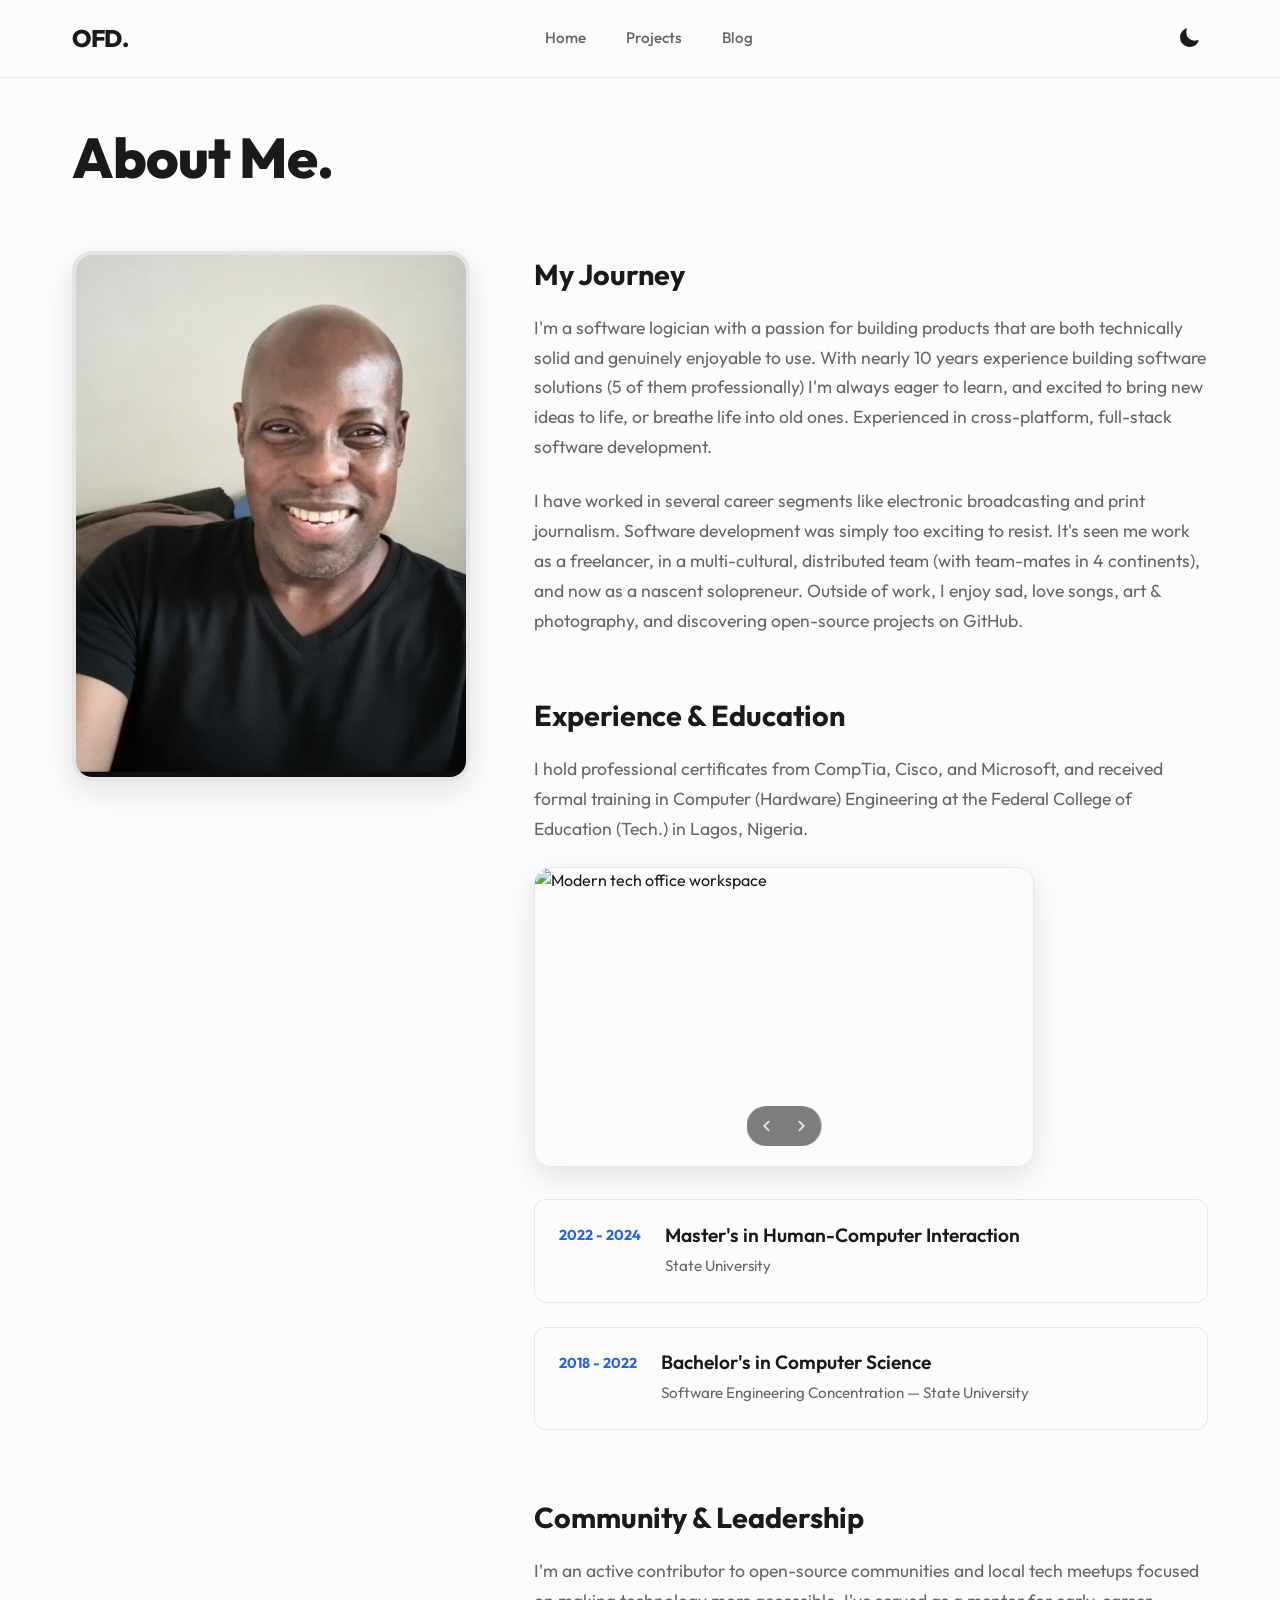
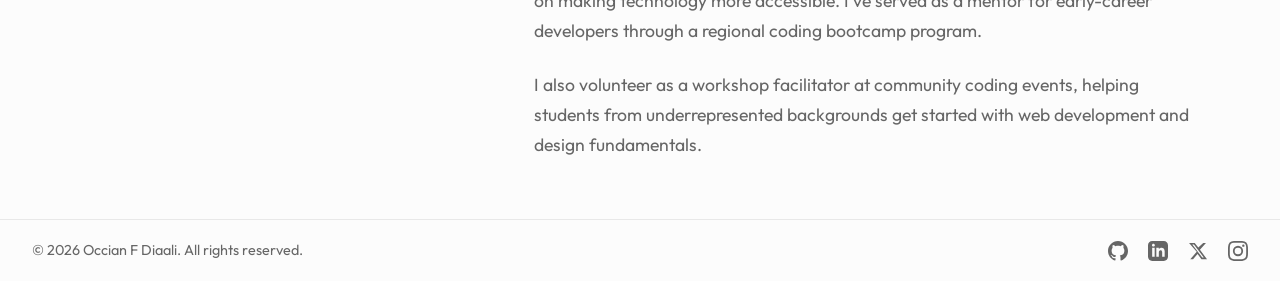
==== about.html @ 5f8ce394 "Add new blog post;update about,projects content" ====
<!doctype html>
<html lang="en" data-theme="dark">
  <head>
    <meta charset="UTF-8" />
    <link rel="icon" type="image/jpeg" href="/assets/images/profile.jpg" />
    <meta name="viewport" content="width=device-width, initial-scale=1" />
    <title>About | Occian F Diaali</title>
    <!-- SEO -->
    <meta
      name="description"
      content="Learn about Occian F Diaali — a full-stack developer and UX designer with a background in computer science, user experience, and product development."
    />
    <meta name="author" content="Occian F Diaali" />
    <meta name="robots" content="index, follow" />
    <link
      rel="canonical"
      href="https://occiandiaali.github.io/portfolio/about.html"
    />
    <!-- Open Graph -->
    <meta property="og:title" content="About | Occian F Diaali" />
    <meta
      property="og:description"
      content="Learn about Occian F Diaali — a full-stack developer and UX designer with a background in computer science and product development."
    />
    <meta property="og:type" content="website" />
    <meta
      property="og:url"
      content="https://occiandiaali.github.io/portfolio/about.html"
    />
    <!-- Fonts -->
    <link rel="preconnect" href="https://fonts.googleapis.com" />
    <link rel="preconnect" href="https://fonts.gstatic.com" crossorigin />
    <link
      href="https://fonts.googleapis.com/css2?family=Outfit:wght@300;400;500;600;700;800&display=swap"
      rel="stylesheet"
    />
    <!-- Stylesheet -->
    <link rel="stylesheet" href="assets/css/styles.css" />
  </head>
  <body>
    <nav class="navbar" id="navbar">
      <div class="nav-container">
        <a href="index.html" class="nav-brand">OFD.</a>
        <div class="nav-links" id="nav-links">
          <a href="index.html" class="active">Home</a>

          <a href="projects.html">Projects</a>
          <!-- <a href="cv.html">CV</a> -->
          <a href="blog.html">Blog</a>
        </div>
        <div class="nav-controls">
          <button
            class="theme-toggle"
            id="theme-toggle"
            aria-label="Toggle Theme"
          >
            <svg
              id="theme-icon"
              xmlns="http://www.w3.org/2000/svg"
              viewBox="0 0 24 24"
            >
              <path
                d="M12 2.25a.75.75 0 0 1 .75.75v2.25a.75.75 0 0 1-1.5 0V3a.75.75 0 0 1 .75-.75ZM7.5 12a4.5 4.5 0 1 1 9 0 4.5 4.5 0 0 1-9 0ZM18.894 6.166a.75.75 0 0 0-1.06-1.06l-1.591 1.59a.75.75 0 1 0 1.06 1.061l1.591-1.59ZM21.75 12a.75.75 0 0 1-.75.75h-2.25a.75.75 0 0 1 0-1.5H21a.75.75 0 0 1 .75.75ZM17.834 18.894a.75.75 0 0 0 1.06-1.06l-1.59-1.591a.75.75 0 1 0-1.061 1.06l1.59 1.591ZM12 18.75a.75.75 0 0 1 .75.75V21a.75.75 0 0 1-1.5 0v-1.5a.75.75 0 0 1 .75-.75ZM6.166 18.894a.75.75 0 0 1-1.06-1.06l1.59-1.591a.75.75 0 1 1 1.061 1.06l-1.59 1.591ZM2.25 12a.75.75 0 0 1 .75-.75H5.25a.75.75 0 0 1 0 1.5H3a.75.75 0 0 1-.75-.75ZM6.166 6.166a.75.75 0 0 1 1.06-1.06l1.59 1.591a.75.75 0 1 1-1.061 1.06l-1.59-1.591Z"
              />
            </svg>
          </button>
          <button
            class="mobile-toggle"
            id="mobile-toggle"
            aria-label="Toggle Menu"
          >
            <svg
              xmlns="http://www.w3.org/2000/svg"
              width="24"
              height="24"
              fill="none"
              viewBox="0 0 24 24"
              stroke="currentColor"
              stroke-width="2"
            >
              <path
                stroke-linecap="round"
                stroke-linejoin="round"
                d="M4 6h16M4 12h16m-7 6h7"
              />
            </svg>
          </button>
        </div>
      </div>
    </nav>
    <main class="page-main">
      <div class="page-container">
        <h1 class="page-title">About Me.</h1>
        <div class="about-grid">
          <div class="about-image-col">
            <div class="image-stack">
              <img
                src="assets/images/profile.jpg"
                alt="Occian F Diaali"
                class="stack-img main-img"
                loading="lazy"
              />
            </div>
          </div>
          <div class="about-text-col">
            <h2 class="section-heading">My Journey</h2>
            <p class="section-text">
              I'm a software logician with a passion for building products that
              are both technically solid and genuinely enjoyable to use. With
              nearly 10 years experience building software solutions (5 of them
              professionally) I'm always eager to learn, and excited to bring
              new ideas to life, or breathe life into old ones. Experienced in
              cross-platform, full-stack software development.
            </p>
            <p class="section-text">
              I have worked in several career segments like electronic
              broadcasting and print journalism. Software development was simply
              too exciting to resist. It's seen me work as a freelancer, in a
              multi-cultural, distributed team (with team-mates in 4
              continents), and now as a nascent solopreneur. Outside of work, I
              enjoy sad, love songs, art & photography, and discovering
              open-source projects on GitHub.
            </p>
            <!-- <p class="section-text">
              I grew up in a multicultural household and spent several years
              living and studying abroad, which gave me an appreciation for
              diverse perspectives and human-centered design. Outside of work, I
              enjoy hiking, photography, and contributing to open-source
              projects on GitHub.
            </p> -->
            <h2 class="section-heading mt-2">Experience &amp; Education</h2>
            <p class="section-text">
              I hold professional certificates from CompTia, Cisco, and
              Microsoft, and received formal training in Computer (Hardware)
              Engineering at the Federal College of Education (Tech.) in Lagos,
              Nigeria.
            </p>
            <!-- <p class="section-text">
              I hold professional certificates from CompTia, Cisco, and Microsoft.a Master's in Human-Computer Interaction from State
              University (2024) and a Bachelor's in Computer Science with a
              concentration in Software Engineering (2022). My academic and
              professional background spans frontend development, UX research,
              API design, and agile project management. I hold the AWS Certified
              Developer certification.
            </p> -->
            <div class="carousel" id="carousel">
              <div class="carousel-slides" id="carousel-slides">
                <img
                  src="assets/images/workspace.jpg"
                  alt="Modern tech office workspace"
                  class="carousel-slide"
                  loading="lazy"
                />
                <img
                  src="assets/images/team-collaboration.jpg"
                  alt="Team collaboration and brainstorming"
                  class="carousel-slide"
                  loading="lazy"
                />
                <img
                  src="assets/images/tech-conference.jpg"
                  alt="Tech conference and professional development"
                  class="carousel-slide"
                  loading="lazy"
                />
              </div>
              <div class="carousel-controls">
                <button
                  class="carousel-btn"
                  id="prev"
                  aria-label="Previous Slide"
                >
                  <svg
                    xmlns="http://www.w3.org/2000/svg"
                    width="24"
                    height="24"
                    viewBox="0 0 24 24"
                    fill="none"
                    stroke="currentColor"
                    stroke-width="2"
                    stroke-linecap="round"
                    stroke-linejoin="round"
                    data-lucide="chevron-left"
                    aria-hidden="true"
                    style="width: 18px; height: 18px"
                    class="lucide lucide-chevron-left"
                  >
                    <path d="m15 18-6-6 6-6"></path>
                  </svg>
                </button>
                <button class="carousel-btn" id="next" aria-label="Next Slide">
                  <svg
                    xmlns="http://www.w3.org/2000/svg"
                    width="24"
                    height="24"
                    viewBox="0 0 24 24"
                    fill="none"
                    stroke="currentColor"
                    stroke-width="2"
                    stroke-linecap="round"
                    stroke-linejoin="round"
                    data-lucide="chevron-right"
                    aria-hidden="true"
                    style="width: 18px; height: 18px"
                    class="lucide lucide-chevron-right"
                  >
                    <path d="m9 18 6-6-6-6"></path>
                  </svg>
                </button>
              </div>
            </div>
            <div class="experience-list">
              <div class="exp-item">
                <span class="exp-year">2022 - 2024</span>
                <div class="exp-details">
                  <h3>Master's in Human-Computer Interaction</h3>
                  <p>State University</p>
                </div>
              </div>
              <div class="exp-item">
                <span class="exp-year">2018 - 2022</span>
                <div class="exp-details">
                  <h3>Bachelor's in Computer Science</h3>
                  <p>Software Engineering Concentration — State University</p>
                </div>
              </div>
            </div>
            <h2 class="section-heading mt-2">Community &amp; Leadership</h2>
            <p class="section-text">
              I'm an active contributor to open-source communities and local
              tech meetups focused on making technology more accessible. I've
              served as a mentor for early-career developers through a regional
              coding bootcamp program.
            </p>
            <p class="section-text">
              I also volunteer as a workshop facilitator at community coding
              events, helping students from underrepresented backgrounds get
              started with web development and design fundamentals.
            </p>
          </div>
        </div>
      </div>
    </main>
    <footer>
      <div class="footer-left">
        &copy; <span id="year">2026</span> Occian F Diaali. All rights reserved.
      </div>
      <div class="socials">
        <a
          href="https://github.com/occiandiaali"
          target="_blank"
          rel="noopener noreferrer"
          aria-label="GitHub"
        >
          <svg
            xmlns="http://www.w3.org/2000/svg"
            width="20"
            height="20"
            viewBox="0 0 24 24"
            fill="currentColor"
          >
            <path
              d="M12 0c-6.626 0-12 5.373-12 12 0 5.302 3.438 9.8 8.207 11.387.599.111.793-.261.793-.577v-2.234c-3.338.726-4.033-1.416-4.033-1.416-.546-1.387-1.333-1.756-1.333-1.756-1.089-.745.083-.729.083-.729 1.205.084 1.839 1.237 1.839 1.237 1.07 1.834 2.807 1.304 3.492.997.107-.775.418-1.305.762-1.604-2.665-.305-5.467-1.334-5.467-5.931 0-1.311.469-2.381 1.236-3.221-.124-.303-.535-1.524.117-3.176 0 0 1.008-.322 3.301 1.23.957-.266 1.983-.399 3.003-.404 1.02.005 2.047.138 3.006.404 2.291-1.552 3.297-1.23 3.297-1.23.653 1.653.242 2.874.118 3.176.77.84 1.235 1.911 1.235 3.221 0 4.609-2.807 5.624-5.479 5.921.43.372.823 1.102.823 2.222v3.293c0 .319.192.694.801.576 4.765-1.589 8.199-6.086 8.199-11.386 0-6.627-5.373-12-12-12z"
            />
          </svg>
        </a>
        <a
          href="https://www.linkedin.com/in/occiandiaali/"
          target="_blank"
          rel="noopener noreferrer"
          aria-label="LinkedIn"
        >
          <svg
            xmlns="http://www.w3.org/2000/svg"
            width="20"
            height="20"
            viewBox="0 0 24 24"
            fill="currentColor"
          >
            <path
              d="M19 0h-14c-2.761 0-5 2.239-5 5v14c0 2.761 2.239 5 5 5h14c2.762 0 5-2.239 5-5v-14c0-2.761-2.238-5-5-5zm-11 19h-3v-11h3v11zm-1.5-12.268c-.966 0-1.75-.79-1.75-1.764s.784-1.764 1.75-1.764 1.75.79 1.75 1.764-.783 1.764-1.75 1.764zm13.5 12.268h-3v-5.604c0-3.368-4-3.113-4 0v5.604h-3v-11h3v1.765c1.396-2.586 7-2.777 7 2.476v6.759z"
            />
          </svg>
        </a>
        <a
          href="https://twitter.com/occiandiaali"
          target="_blank"
          rel="noopener noreferrer"
          aria-label="Twitter / X"
        >
          <svg
            xmlns="http://www.w3.org/2000/svg"
            width="20"
            height="20"
            viewBox="0 0 24 24"
            fill="currentColor"
          >
            <path
              d="M18.244 2.25h3.308l-7.227 8.26 8.502 11.24H16.17l-4.714-6.231-5.401 6.231H2.741l7.73-8.835L1.254 2.25H8.08l4.259 5.622 5.905-5.622Zm-1.161 17.52h1.833L7.084 4.126H5.117z"
            />
          </svg>
        </a>
        <a
          href="https://instagram.com/occiandiaali"
          target="_blank"
          rel="noopener noreferrer"
          aria-label="Instagram"
        >
          <svg
            xmlns="http://www.w3.org/2000/svg"
            width="20"
            height="20"
            viewBox="0 0 24 24"
            fill="currentColor"
          >
            <path
              d="M12 2.163c3.204 0 3.584.012 4.85.07 3.252.148 4.771 1.691 4.919 4.919.058 1.265.069 1.645.069 4.849 0 3.205-.012 3.584-.069 4.849-.149 3.225-1.664 4.771-4.919 4.919-1.266.058-1.644.07-4.85.07-3.204 0-3.584-.012-4.849-.07-3.26-.149-4.771-1.699-4.919-4.92-.058-1.265-.07-1.644-.07-4.849 0-3.204.013-3.583.07-4.849.149-3.227 1.664-4.771 4.919-4.919 1.266-.057 1.645-.069 4.849-.069zM12 0C8.741 0 8.333.014 7.053.072 2.695.272.273 2.69.073 7.052.014 8.333 0 8.741 0 12c0 3.259.014 3.668.072 4.948.2 4.358 2.618 6.78 6.98 6.98C8.333 23.986 8.741 24 12 24c3.259 0 3.668-.014 4.948-.072 4.354-.2 6.782-2.618 6.979-6.98.059-1.28.073-1.689.073-4.948 0-3.259-.014-3.667-.072-4.947-.196-4.354-2.617-6.78-6.979-6.98C15.668.014 15.259 0 12 0zm0 5.838a6.162 6.162 0 1 0 0 12.324 6.162 6.162 0 0 0 0-12.324zM12 16a4 4 0 1 1 0-8 4 4 0 0 1 0 8zm6.406-11.845a1.44 1.44 0 1 0 0 2.881 1.44 1.44 0 0 0 0-2.881z"
            />
          </svg>
        </a>
      </div>
    </footer>
    <script src="assets/js/scripts.js"></script>
  </body>
</html>
---- assets/css/styles.css ----
:root {
  /* Light Theme */
  --bg-color: #fcfcfc;
  --text-main: #1a1a1a;
  --text-muted: #666666;
  --accent: #2563eb;
  --nav-bg: rgba(252, 252, 252, 0.85);
  --nav-border: rgba(0, 0, 0, 0.08);
  --card-bg: #fff;
  --btn-bg: #1a1a1a;
  --btn-text: #ffffff;
  --btn-hover: #333333;
  --btn-sec-bg: transparent;
  --btn-sec-text: #1a1a1a;
  --btn-sec-border: #e5e5e5;
  --btn-sec-hover: #f5f5f5;
}
[data-theme="dark"] {
  /* Dark Theme */
  --bg-color: #0d0d0d;
  --text-main: #f2f2f2;
  --text-muted: #a1a1aa;
  --accent: #60a5fa;
  --nav-bg: rgba(13, 13, 13, 0.85);
  --nav-border: rgba(255, 255, 255, 0.08);
  --card-bg: #161616;
  --btn-bg: #f2f2f2;
  --btn-text: #0d0d0d;
  --btn-hover: #d4d4d4;
  --btn-sec-bg: transparent;
  --btn-sec-text: #f2f2f2;
  --btn-sec-border: #333333;
  --btn-sec-hover: #1a1a1a;
}
* {
  margin: 0;
  padding: 0;
  box-sizing: border-box;
}
body {
  font-family: "Outfit", sans-serif;
  background-color: var(--bg-color);
  color: var(--text-main);
  line-height: 1.6;
  transition:
    background-color 0.4s ease,
    color 0.4s ease;
  min-height: 100vh;
  display: flex;
  flex-direction: column;
}
::selection {
  background: var(--accent);
  color: #fff;
}
/* Navigation */
.navbar {
  position: sticky;
  top: 0;
  width: 100%;
  background: var(--nav-bg);
  backdrop-filter: blur(12px);
  -webkit-backdrop-filter: blur(12px);
  border-bottom: 1px solid var(--nav-border);
  z-index: 1000;
  transition:
    background 0.4s ease,
    border-color 0.4s ease,
    padding 0.3s ease;
}
.nav-container {
  width: 100%;
  max-width: 1200px;
  margin: 0 auto;
  padding: 1.2rem 2rem;
  display: flex;
  justify-content: space-between;
  align-items: center;
}
.nav-brand {
  font-size: 1.5rem;
  font-weight: 800;
  letter-spacing: -0.5px;
  text-decoration: none;
  color: var(--text-main);
}
.nav-links {
  display: flex;
  gap: 2.5rem;
  align-items: center;
}
.nav-links a {
  text-decoration: none;
  color: var(--text-muted);
  font-weight: 500;
  font-size: 0.95rem;
  transition: color 0.3s ease;
  position: relative;
}
.nav-links a:hover,
.nav-links a.active {
  color: var(--text-main);
}
.nav-controls {
  display: flex;
  align-items: center;
  gap: 1rem;
}
/* Theme Toggle */
.theme-toggle {
  background: none;
  border: none;
  color: var(--text-main);
  cursor: pointer;
  display: flex;
  align-items: center;
  justify-content: center;
  padding: 0.5rem;
  border-radius: 50%;
  transition:
    background-color 0.3s ease,
    transform 0.3s ease;
}
.theme-toggle:hover {
  background-color: var(--nav-border);
  transform: scale(1.05);
}
.theme-toggle svg {
  width: 22px;
  height: 22px;
  fill: currentColor;
}
.mobile-toggle {
  display: none;
  background: none;
  border: none;
  color: var(--text-main);
  cursor: pointer;
  padding: 0.5rem;
}
/* Main Content (Hero) */
main {
  flex: 1;
  display: flex;
  align-items: center;
  justify-content: center;
}
.hero {
  max-width: 1200px;
  padding: 1.2rem 2rem;
  width: 100%;
  display: flex;
  align-items: center;
  justify-content: space-between;
  gap: 4rem;
  text-align: left;
  animation: fadeUp 1s cubic-bezier(0.16, 1, 0.3, 1) forwards;
  opacity: 0;
  transform: translateY(30px);
}
.hero-content {
  flex: 1;
  max-width: 600px;
}
.hero-image-wrapper {
  flex: 1;
  display: flex;
  justify-content: center;
  align-items: center;
  position: relative;
}
.hero-image {
  width: 100%;
  max-width: 400px;
  height: 400px;
  object-fit: cover;
  border-radius: 60% 40% 30% 70% / 60% 30% 70% 40%;
  box-shadow: 0 25px 50px -12px rgba(0, 0, 0, 0.25);
  border: 4px solid var(--btn-sec-border);
  animation: blob-morph 12s ease-in-out infinite;
  transition:
    transform 0.4s ease,
    border-color 0.4s ease;
}
.hero-image:hover {
  transform: translateY(-10px) scale(1.02);
  border-color: var(--accent);
}
@keyframes blob-morph {
  0%,
  100% {
    border-radius: 60% 40% 30% 70% / 60% 30% 70% 40%;
  }
  33% {
    border-radius: 30% 60% 70% 40% / 50% 60% 30% 60%;
  }
  66% {
    border-radius: 73% 27% 41% 59% / 40% 58% 42% 50%;
  }
}
.hero-subtitle {
  font-size: 0.9rem;
  font-weight: 600;
  color: var(--accent);
  margin-bottom: 1rem;
  letter-spacing: 2px;
  text-transform: uppercase;
  display: block;
}
.hero-title {
  font-size: 4.5rem;
  font-weight: 700;
  line-height: 1.1;
  margin-bottom: 1.5rem;
  letter-spacing: -1.5px;
  color: var(--text-main);
}
.hero-desc {
  font-size: 1.25rem;
  color: var(--text-muted);
  max-width: 650px;
  margin-bottom: 2.5rem;
  line-height: 1.7;
}
.hero-actions {
  display: flex;
  gap: 1rem;
  align-items: center;
}
.btn-primary,
.btn-secondary {
  display: inline-flex;
  align-items: center;
  gap: 0.5rem;
  cursor: pointer;
  padding: 0.85rem 2rem;
  border-radius: 50px;
  text-decoration: none;
  font-weight: 600;
  font-size: 1rem;
  transition: all 0.3s ease;
}
.btn-primary {
  background-color: var(--btn-bg);
  color: var(--btn-text);
  border: 1px solid var(--btn-bg);
}
.btn-primary:hover {
  background-color: var(--btn-hover);
  border-color: var(--btn-hover);
  transform: translateY(-2px);
  box-shadow: 0 10px 20px rgba(0, 0, 0, 0.1);
}
.btn-primary svg {
  transition: transform 0.3s ease;
}
.btn-primary:hover svg {
  transform: translateX(5px);
}
.btn-secondary {
  background-color: var(--btn-sec-bg);
  color: var(--btn-sec-text);
  border: 1px solid var(--btn-sec-border);
}
.btn-secondary:hover {
  background-color: var(--btn-sec-hover);
  border-color: var(--text-muted);
  transform: translateY(-2px);
}
/* Footer */
footer {
  padding: 1.2rem 2rem;
  display: flex;
  justify-content: space-between;
  align-items: center;
  border-top: 1px solid var(--nav-border);
  font-size: 0.9rem;
  color: var(--text-muted);
}
.socials {
  display: flex;
  gap: 1.25rem;
}
.socials a {
  color: var(--text-muted);
  transition:
    color 0.3s ease,
    transform 0.3s ease;
  display: flex;
}
.socials a:hover {
  color: var(--text-main);
  transform: translateY(-2px);
}
/* Page Shared Layout */
.page-main {
  padding: 1rem 0;
}
.page-container {
  max-width: 1200px;
  width: 100%;
  margin: 0 auto;
  padding: 1.2rem 2rem;
  animation: fadeUp 1s cubic-bezier(0.16, 1, 0.3, 1) forwards;
  opacity: 0;
  transform: translateY(30px);
}
.page-title {
  font-size: 3.5rem;
  font-weight: 800;
  margin-bottom: 3rem;
  letter-spacing: -1px;
}
.section-heading {
  font-size: 1.8rem;
  font-weight: 700;
  margin-bottom: 1rem;
  color: var(--text-main);
  position: relative;
  display: inline-block;
}
.section-heading.mt-2 {
  margin-top: 2rem;
}
.section-text {
  font-size: 1.1rem;
  color: var(--text-muted);
  margin-bottom: 1.5rem;
  line-height: 1.7;
}
.text-link {
  color: var(--accent);
  text-decoration: none;
  font-weight: 500;
  transition: color 0.3s ease;
}
.text-link:hover {
  color: var(--text-main);
  text-decoration: underline;
}
/* About Page Specific Layout */
.about-grid {
  display: flex;
  gap: 4rem;
  align-items: flex-start;
}
.about-image-col {
  flex: 0 0 35%;
  position: sticky;
  top: 8rem;
}
.about-text-col {
  flex: 1;
}
.image-stack {
  position: relative;
  width: 100%;
  aspect-ratio: 3/4;
}
.stack-img {
  width: 100%;
  height: 100%;
  object-fit: cover;
  border-radius: 20px;
  box-shadow: 0 10px 30px rgba(0, 0, 0, 0.1);
  border: 4px solid var(--btn-sec-border);
  transition: transform 0.3s ease;
}
.stack-img:hover {
  transform: scale(1.02);
}
.experience-list {
  display: flex;
  flex-direction: column;
  gap: 1.5rem;
  margin-top: 1rem;
  margin-bottom: 2rem;
}
.exp-item {
  display: flex;
  gap: 1.5rem;
  padding: 1.5rem;
  background-color: var(--nav-bg);
  border: 1px solid var(--nav-border);
  border-radius: 12px;
  transition:
    transform 0.3s ease,
    box-shadow 0.3s ease;
}
.exp-item:hover {
  transform: translateY(-3px);
  box-shadow: 0 5px 15px rgba(0, 0, 0, 0.05);
  border-color: var(--nav-border);
}
.exp-year {
  font-weight: 700;
  color: var(--accent);
  font-size: 0.9rem;
  white-space: nowrap;
}
.exp-details h3 {
  font-size: 1.2rem;
  font-weight: 600;
  margin-bottom: 0.2rem;
  margin-top: -0.3rem;
  color: var(--text-main);
}
.exp-details p {
  color: var(--text-muted);
  font-size: 0.95rem;
}
/* Projects Page Layout */
.projects-grid {
  display: grid;
  grid-template-columns: repeat(auto-fill, minmax(300px, 1fr));
  gap: 2.5rem;
  margin-top: 1rem;
}
.project-card {
  background: var(--card-bg);
  border: 1px solid var(--nav-border);
  border-radius: 20px;
  overflow: hidden;
  display: flex;
  flex-direction: column;
  box-shadow: 0 3px 6px rgba(0, 0, 0, 0.05);
  transition:
    transform 0.4s ease,
    box-shadow 0.4s ease,
    border-color 0.4s ease;
}
.project-card:hover {
  transform: translateY(-8px);
  box-shadow: 0 15px 35px rgba(0, 0, 0, 0.1);
  border-color: var(--accent);
}
.project-img-wrapper {
  position: relative;
  width: 100%;
  aspect-ratio: 16/10;
  overflow: hidden;
}
.project-img {
  width: 100%;
  height: 100%;
  object-fit: cover;
  transition: transform 0.6s ease;
}
.project-card:hover .project-img {
  transform: scale(1.05);
}
.project-overlay {
  position: absolute;
  top: 0;
  left: 0;
  width: 100%;
  height: 100%;
  background: rgba(0, 0, 0, 0.65);
  display: flex;
  align-items: center;
  justify-content: center;
  opacity: 0;
  transition: opacity 0.3s ease;
  backdrop-filter: blur(2px);
  -webkit-backdrop-filter: blur(2px);
}
.project-card:hover .project-overlay {
  opacity: 1;
}
.overlay-btn {
  background: var(--bg-color);
  color: var(--text-main);
  padding: 0.75rem 1.5rem;
  border-radius: 30px;
  font-weight: 600;
  display: flex;
  align-items: center;
  gap: 0.5rem;
  transform: translateY(20px);
  transition:
    transform 0.3s ease,
    background 0.3s ease,
    color 0.3s ease;
  text-decoration: none;
}
.project-card:hover .overlay-btn {
  transform: translateY(0);
}
.overlay-btn:hover {
  background: var(--accent);
  color: #fff;
}
.project-status-overlay {
  background: rgba(0, 0, 0, 0.5);
  color: #fff;
  padding: 0.75rem 1.5rem;
  border-radius: 30px;
  font-weight: 600;
  transform: translateY(20px);
  transition: transform 0.3s ease;
  display: inline-block;
}
.project-card:hover .project-status-overlay {
  transform: translateY(0);
}
.project-info {
  padding: 1.5rem;
  display: flex;
  flex-direction: column;
  flex: 1;
}
.project-title {
  font-size: 1.4rem;
  font-weight: 700;
  margin-bottom: 0.8rem;
  color: var(--text-main);
  line-height: 1.3;
}
.project-desc {
  font-size: 1rem;
  color: var(--text-muted);
  margin-bottom: 1.5rem;
  flex: 1;
}
.project-tags {
  display: flex;
  flex-wrap: wrap;
  gap: 0.5rem;
  margin-top: auto;
}
.tag {
  background: var(--btn-sec-border);
  border: 1px solid var(--nav-border);
  padding: 0.25rem 0.75rem;
  border-radius: 20px;
  font-size: 0.8rem;
  font-weight: 500;
  color: var(--text-main);
}
/* Carousel */
.carousel {
  position: relative;
  width: 100%;
  max-width: 500px;
  height: 300px;
  border-radius: 16px;
  overflow: hidden;
  box-shadow: 0 10px 30px rgba(0, 0, 0, 0.1);
  margin-bottom: 2rem;
  border: 1px solid var(--nav-border);
}
.carousel-slides {
  position: relative;
  width: 100%;
  height: 100%;
}
.carousel-slide {
  position: absolute;
  inset: 0;
  width: 100%;
  height: 100%;
  object-fit: cover;
  opacity: 0;
  transition: opacity 0.5s ease;
  pointer-events: none;
}
.carousel-slide.active {
  opacity: 1;
  pointer-events: auto;
}
.carousel-controls {
  position: absolute;
  bottom: 20px;
  left: 50%;
  transform: translateX(-50%);
  display: flex;
  gap: 5px;
  z-index: 10;
  background: rgba(0, 0, 0, 0.5);
  padding: 5px;
  border-radius: 50px;
  backdrop-filter: blur(10px);
}
.carousel-btn {
  background: none;
  border: none;
  color: white;
  cursor: pointer;
  display: flex;
  align-items: center;
  justify-content: center;
  width: 30px;
  height: 30px;
  border-radius: 50%;
  transition: all 0.3s ease;
}
.carousel-btn:hover {
  background: rgba(255, 255, 255, 0.2);
}
/* CV Layout */
.resume-container {
  width: 100%;
  aspect-ratio: 8.5/11;
  max-width: 800px;
  background: var(--nav-bg);
  border: 1px solid var(--nav-border);
  border-radius: 20px;
  overflow: hidden;
  margin: 0 auto 1.5rem;
  box-shadow: 0 15px 35px rgba(0, 0, 0, 0.1);
}
.resume-frame {
  width: 100%;
  height: 100%;
  border: none;
}
.updated-note {
  font-size: 0.9rem;
  color: var(--text-muted);
}
/* Blog Layout */
#content {
  display: flex;
  flex-direction: column;
  justify-content: center;
  align-items: center;
  padding: 12px;
  width: 100%;
  min-width: 300px;
  height: auto;
  margin: 0 auto;
  background-color: rgb(247, 236, 236);
}
.contact-page .page-title {
  margin-bottom: 0;
}
.contact-page .section-text {
  margin-bottom: 3rem;
}
.contact-grid {
  display: grid;
  grid-template-columns: 1fr 1fr;
  gap: 4rem;
  align-items: flex-start;
}
.contact-info {
  display: flex;
  flex-direction: column;
}
.info-items {
  display: flex;
  flex-direction: column;
  gap: 1.5rem;
}
.info-item {
  display: flex;
  align-items: center;
  gap: 1.5rem;
  padding: 1.5rem;
  background: var(--nav-bg);
  border: 1px solid var(--nav-border);
  border-radius: 16px;
  text-decoration: none;
  transition:
    transform 0.3s cubic-bezier(0.16, 1, 0.3, 1),
    box-shadow 0.3s ease,
    border-color 0.3s ease;
}
.text-link-card.info-item:hover {
  transform: translateY(-5px);
  box-shadow: 0 15px 35px rgba(0, 0, 0, 0.1);
  border-color: var(--accent);
}
.text-link-card.info-item:hover .info-icon {
  background: var(--accent);
  color: #fff;
}
.info-icon {
  width: 55px;
  height: 55px;
  border-radius: 50%;
  background: var(--btn-sec-border);
  display: flex;
  align-items: center;
  justify-content: center;
  color: var(--accent);
  flex-shrink: 0;
  transition:
    background 0.3s ease,
    color 0.3s ease;
}
.info-details h3 {
  font-size: 1.1rem;
  font-weight: 700;
  margin-bottom: 0.2rem;
  color: var(--text-main);
}
.info-details p {
  color: var(--text-muted);
  font-size: 0.95rem;
}
.contact-card {
  background: var(--card-bg);
  border: 1px solid var(--nav-border);
  border-radius: 20px;
  padding: 2.5rem;
  box-shadow: 0 10px 30px rgba(0, 0, 0, 0.05);
  text-align: left;
}
.form-group {
  margin-bottom: 1.5rem;
}
.form-group label {
  display: block;
  margin-bottom: 0.5rem;
  font-weight: 600;
  color: var(--text-main);
}
.form-control {
  width: 100%;
  padding: 1rem;
  border-radius: 12px;
  border: 1px solid var(--nav-border);
  background: var(--bg-color);
  color: var(--text-main);
  font-family: inherit;
  font-size: 1rem;
  transition:
    border-color 0.3s ease,
    box-shadow 0.3s ease;
}
.form-control:focus {
  outline: none;
  border-color: var(--accent);
  box-shadow: 0 0 0 3px rgba(37, 99, 235, 0.1);
}
.w-100 {
  width: 100%;
  justify-content: center;
}
.form-status {
  margin-top: 1rem;
  text-align: center;
  font-size: 0.95rem;
  font-weight: 500;
}
.form-status.success {
  color: #10b981;
}
.form-status.error {
  color: #ef4444;
}
/* Animations */
@keyframes fadeUp {
  to {
    opacity: 1;
    transform: translateY(0);
  }
}
#backLink {
  margin: 12px;
}
/* Responsive */
@media (max-width: 992px) {
  .hero {
    flex-direction: column-reverse;
    text-align: center;
    gap: 3rem;
    padding-block: 4rem;
  }
  .hero-content {
    display: flex;
    flex-direction: column;
    align-items: center;
  }
  .hero-actions {
    align-items: center;
  }
  .contact-grid {
    grid-template-columns: 1fr;
    gap: 2.5rem;
  }
}
@media (max-width: 768px) {
  /* Blog */
  #content {
    width: 280px;
  }
  #backLink {
    z-index: 4;
    margin: 8px;
  }
  /*========*/
  .navbar .nav-container {
    padding: 1rem 5%;
  }
  .nav-links {
    display: flex;
    position: fixed;
    top: 0;
    left: 0;
    width: 100%;
    height: 100vh;
    background: rgba(252, 252, 252, 1);
    flex-direction: column;
    justify-content: center;
    align-items: center;
    padding: 0;
    border: none;
    gap: 2.5rem;
    opacity: 0;
    pointer-events: none;
    transition: opacity 0.4s ease;
    z-index: 900;
  }
  [data-theme="dark"] .nav-links {
    background: rgba(13, 13, 13, 1);
  }
  .nav-links.active {
    opacity: 1;
    pointer-events: auto;
  }
  .nav-links a {
    font-size: 2rem;
    font-weight: 700;
    font-family: inherit;
    color: var(--text-muted);
    transition:
      color 0.3s ease,
      transform 0.3s ease;
  }
  .nav-links a:hover,
  .nav-links a.active {
    color: var(--text-main);
    transform: translateX(10px);
  }
  .mobile-toggle {
    display: block;
    z-index: 999;
  }
  .hero-title {
    font-size: 3rem;
  }
  .hero-desc {
    font-size: 1.1rem;
  }
  .hero-actions {
    flex-direction: column;
    align-items: center;
  }
  .hero-image {
    max-width: 250px;
    height: 250px;
  }
  footer {
    flex-direction: column-reverse;
    gap: 1.5rem;
    text-align: center;
  }
  .about-grid {
    flex-direction: column;
    gap: 2rem;
  }
  .about-image-col {
    position: static;
    max-width: 400px;
    margin: 0 auto;
  }
  .exp-item {
    flex-direction: column;
    gap: 0.5rem;
  }
  .projects-grid {
    grid-template-columns: 1fr;
    gap: 1.5rem;
  }
}
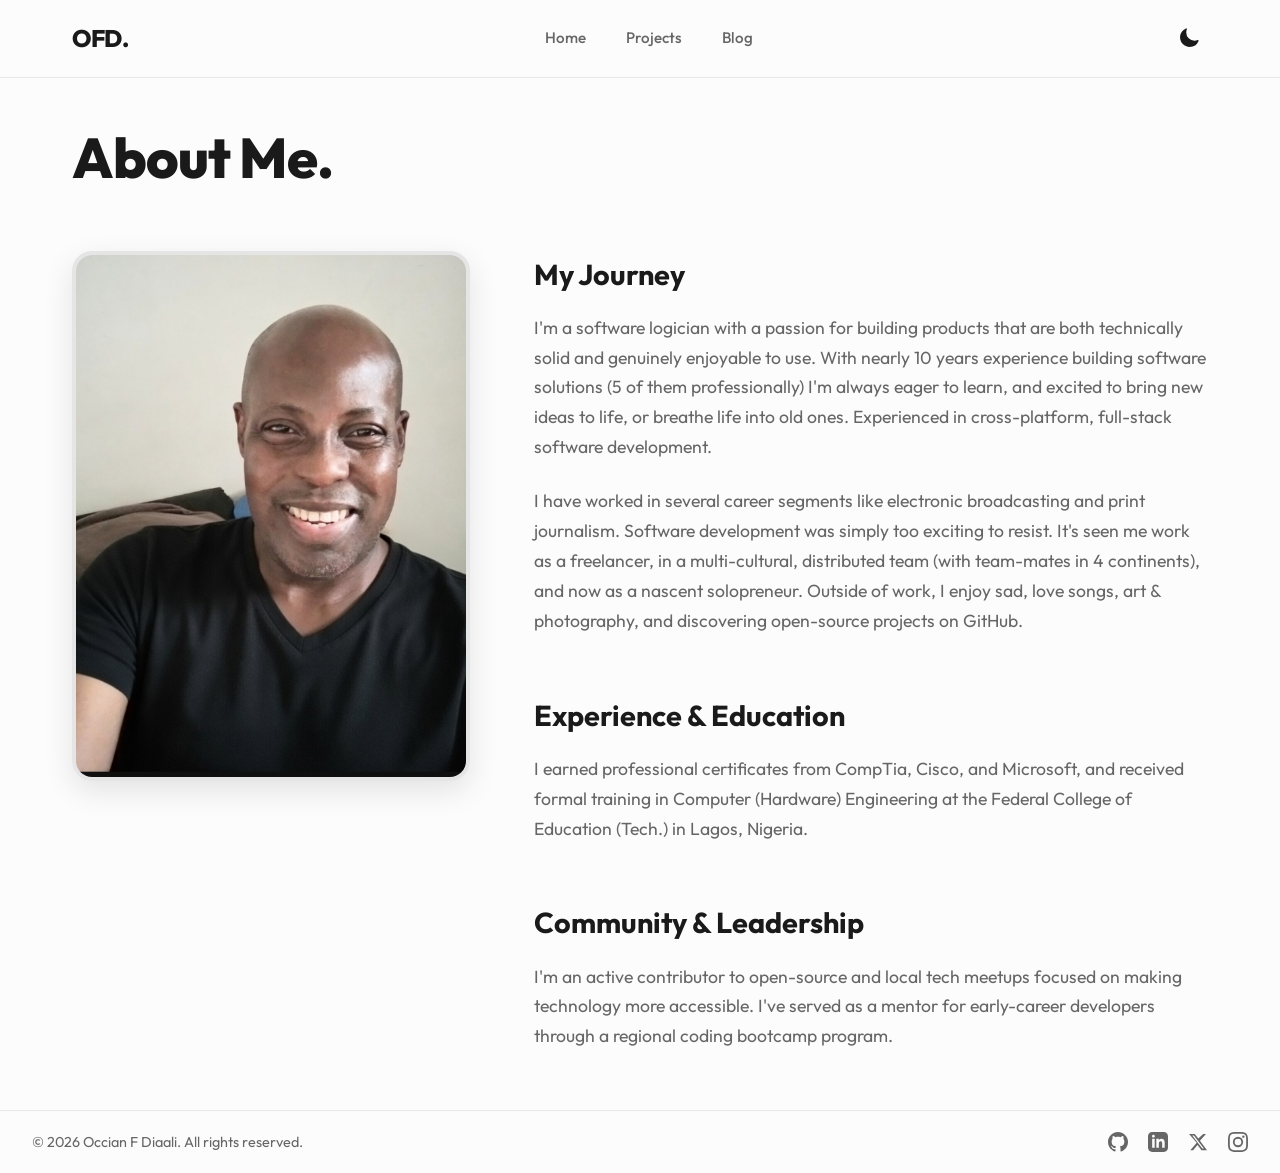
==== commit d1409a23: "Add more project samples;mute blog section" ====
--- a/about.html
+++ b/about.html
@@ -130,7 +130,7 @@
             </p> -->
             <h2 class="section-heading mt-2">Experience &amp; Education</h2>
             <p class="section-text">
-              I hold professional certificates from CompTia, Cisco, and
+              I earned professional certificates from CompTia, Cisco, and
               Microsoft, and received formal training in Computer (Hardware)
               Engineering at the Federal College of Education (Tech.) in Lagos,
               Nigeria.
@@ -143,7 +143,7 @@
               API design, and agile project management. I hold the AWS Certified
               Developer certification.
             </p> -->
-            <div class="carousel" id="carousel">
+            <!-- <div class="carousel" id="carousel">
               <div class="carousel-slides" id="carousel-slides">
                 <img
                   src="assets/images/workspace.jpg"
@@ -208,8 +208,8 @@
                   </svg>
                 </button>
               </div>
-            </div>
-            <div class="experience-list">
+            </div> -->
+            <!-- <div class="experience-list">
               <div class="exp-item">
                 <span class="exp-year">2022 - 2024</span>
                 <div class="exp-details">
@@ -224,19 +224,19 @@
                   <p>Software Engineering Concentration — State University</p>
                 </div>
               </div>
-            </div>
+            </div> -->
             <h2 class="section-heading mt-2">Community &amp; Leadership</h2>
             <p class="section-text">
-              I'm an active contributor to open-source communities and local
-              tech meetups focused on making technology more accessible. I've
-              served as a mentor for early-career developers through a regional
-              coding bootcamp program.
+              I'm an active contributor to open-source and local tech meetups
+              focused on making technology more accessible. I've served as a
+              mentor for early-career developers through a regional coding
+              bootcamp program.
             </p>
-            <p class="section-text">
+            <!-- <p class="section-text">
               I also volunteer as a workshop facilitator at community coding
               events, helping students from underrepresented backgrounds get
               started with web development and design fundamentals.
-            </p>
+            </p> -->
           </div>
         </div>
       </div>
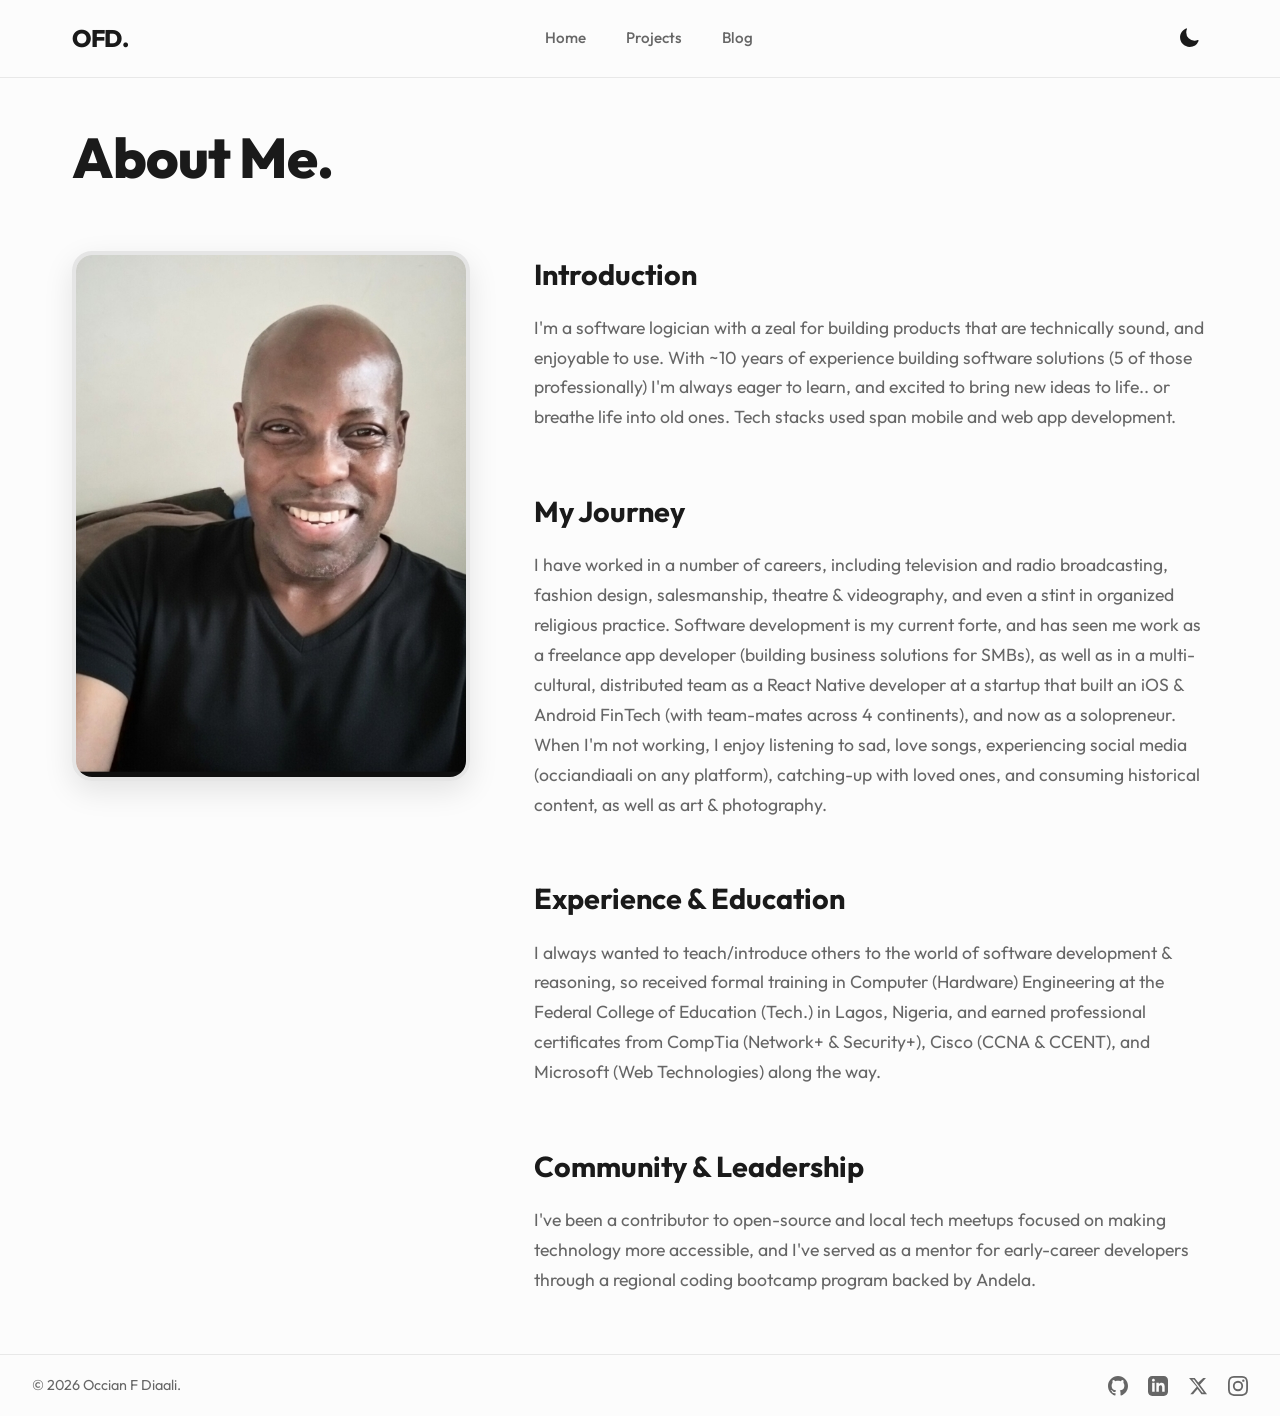
==== commit 21647429: "Add audioslice project;edit about section" ====
--- a/about.html
+++ b/about.html
@@ -103,23 +103,29 @@
             </div>
           </div>
           <div class="about-text-col">
-            <h2 class="section-heading">My Journey</h2>
+            <h2 class="section-heading">Introduction</h2>
             <p class="section-text">
-              I'm a software logician with a passion for building products that
-              are both technically solid and genuinely enjoyable to use. With
-              nearly 10 years experience building software solutions (5 of them
-              professionally) I'm always eager to learn, and excited to bring
-              new ideas to life, or breathe life into old ones. Experienced in
-              cross-platform, full-stack software development.
+              I'm a software logician with a zeal for building products that are
+              technically sound, and enjoyable to use. With ~10 years of
+              experience building software solutions (5 of those professionally)
+              I'm always eager to learn, and excited to bring new ideas to
+              life.. or breathe life into old ones. Tech stacks used span mobile
+              and web app development.
             </p>
+            <h2 class="section-heading mt-2">My Journey</h2>
             <p class="section-text">
-              I have worked in several career segments like electronic
-              broadcasting and print journalism. Software development was simply
-              too exciting to resist. It's seen me work as a freelancer, in a
-              multi-cultural, distributed team (with team-mates in 4
-              continents), and now as a nascent solopreneur. Outside of work, I
-              enjoy sad, love songs, art & photography, and discovering
-              open-source projects on GitHub.
+              I have worked in a number of careers, including television and
+              radio broadcasting, fashion design, salesmanship, theatre &amp;
+              videography, and even a stint in organized religious practice.
+              Software development is my current forte, and has seen me work as
+              a freelance app developer (building business solutions for SMBs),
+              as well as in a multi-cultural, distributed team as a React Native
+              developer at a startup that built an iOS &amp; Android FinTech
+              (with team-mates across 4 continents), and now as a solopreneur.
+              When I'm not working, I enjoy listening to sad, love songs,
+              experiencing social media (occiandiaali on any platform),
+              catching-up with loved ones, and consuming historical content, as
+              well as art &amp; photography.
             </p>
             <!-- <p class="section-text">
               I grew up in a multicultural household and spent several years
@@ -130,10 +136,12 @@
             </p> -->
             <h2 class="section-heading mt-2">Experience &amp; Education</h2>
             <p class="section-text">
-              I earned professional certificates from CompTia, Cisco, and
-              Microsoft, and received formal training in Computer (Hardware)
-              Engineering at the Federal College of Education (Tech.) in Lagos,
-              Nigeria.
+              I always wanted to teach/introduce others to the world of software
+              development &amp; reasoning, so received formal training in
+              Computer (Hardware) Engineering at the Federal College of
+              Education (Tech.) in Lagos, Nigeria, and earned professional
+              certificates from CompTia (Network+ &amp; Security+), Cisco (CCNA
+              &amp; CCENT), and Microsoft (Web Technologies) along the way.
             </p>
             <!-- <p class="section-text">
               I hold professional certificates from CompTia, Cisco, and Microsoft.a Master's in Human-Computer Interaction from State
@@ -227,10 +235,10 @@
             </div> -->
             <h2 class="section-heading mt-2">Community &amp; Leadership</h2>
             <p class="section-text">
-              I'm an active contributor to open-source and local tech meetups
-              focused on making technology more accessible. I've served as a
+              I've been a contributor to open-source and local tech meetups
+              focused on making technology more accessible, and I've served as a
               mentor for early-career developers through a regional coding
-              bootcamp program.
+              bootcamp program backed by Andela.
             </p>
             <!-- <p class="section-text">
               I also volunteer as a workshop facilitator at community coding
@@ -243,7 +251,7 @@
     </main>
     <footer>
       <div class="footer-left">
-        &copy; <span id="year">2026</span> Occian F Diaali. All rights reserved.
+        &copy; <span id="year">2026</span> Occian F Diaali.
       </div>
       <div class="socials">
         <a
--- a/assets/css/styles.css
+++ b/assets/css/styles.css
@@ -14,6 +14,7 @@
   --btn-sec-text: #1a1a1a;
   --btn-sec-border: #e5e5e5;
   --btn-sec-hover: #f5f5f5;
+  --link-text: #1a1a1a;
 }
 [data-theme="dark"] {
   /* Dark Theme */
@@ -31,7 +32,9 @@
   --btn-sec-text: #f2f2f2;
   --btn-sec-border: #333333;
   --btn-sec-hover: #1a1a1a;
-}
+  --link-text: #fdf7f7;
+}
+
 * {
   margin: 0;
   padding: 0;
@@ -629,8 +632,11 @@
   min-width: 300px;
   height: auto;
   margin: 0 auto;
-  background-color: rgb(247, 236, 236);
-}
+  /* background-color: rgb(247, 236, 236); */
+  background-color: black;
+  color: white;
+}
+
 .contact-page .page-title {
   margin-bottom: 0;
 }
@@ -750,6 +756,7 @@
 .form-status.error {
   color: #ef4444;
 }
+
 /* Animations */
 @keyframes fadeUp {
   to {
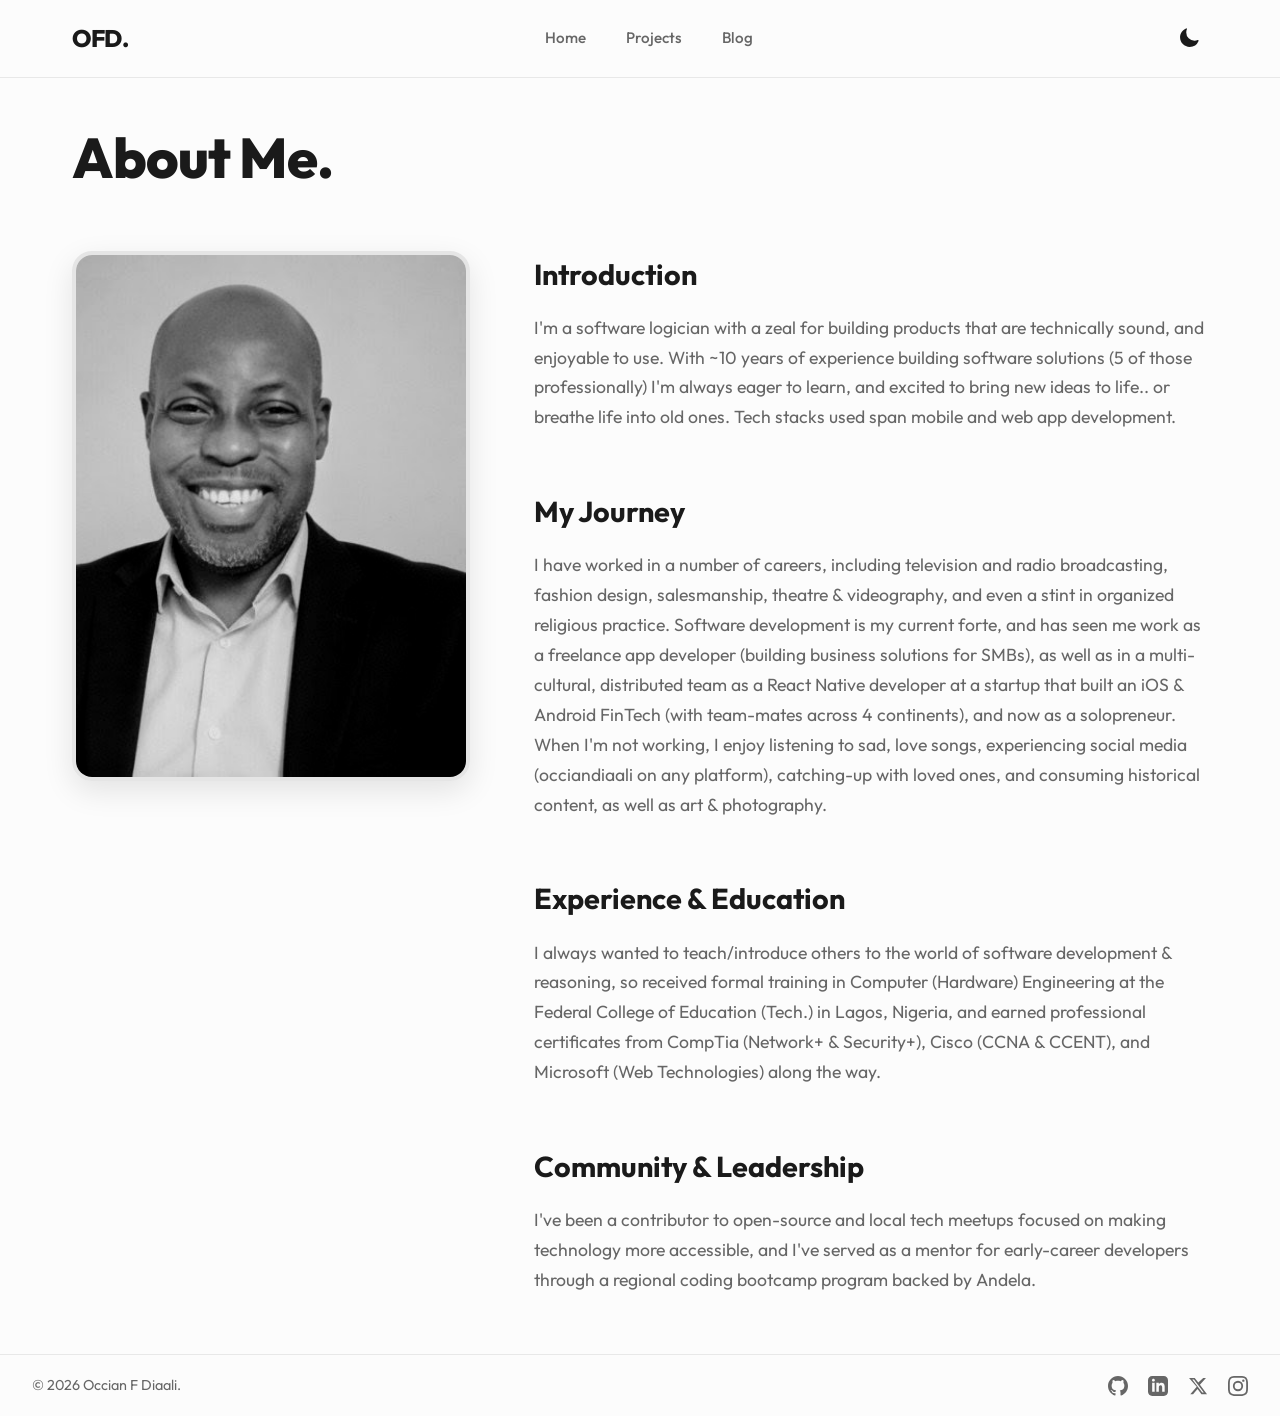
==== commit 0900233a: "Experiment with styles for md and theme in blog page;change profile photo" ====
--- a/about.html
+++ b/about.html
@@ -95,7 +95,7 @@
           <div class="about-image-col">
             <div class="image-stack">
               <img
-                src="assets/images/profile.jpg"
+                src="assets/images/occian-grey.jpg"
                 alt="Occian F Diaali"
                 class="stack-img main-img"
                 loading="lazy"
--- a/assets/css/styles.css
+++ b/assets/css/styles.css
@@ -633,10 +633,16 @@
   height: auto;
   margin: 0 auto;
   /* background-color: rgb(247, 236, 236); */
-  background-color: black;
+  background-color: var(--bg-color);
+}
+
+[data-theme="dark"] .article {
+  background: rgba(13, 13, 13, 1);
+  color: var(--text-main);
+}
+[data-theme="dark"] #backLink {
   color: white;
 }
-
 .contact-page .page-title {
   margin-bottom: 0;
 }
@@ -882,3 +888,9 @@
     gap: 1.5rem;
   }
 }
+
+@media (max-width: 480px) {
+  .page-title {
+    font-size: medium;
+  }
+}
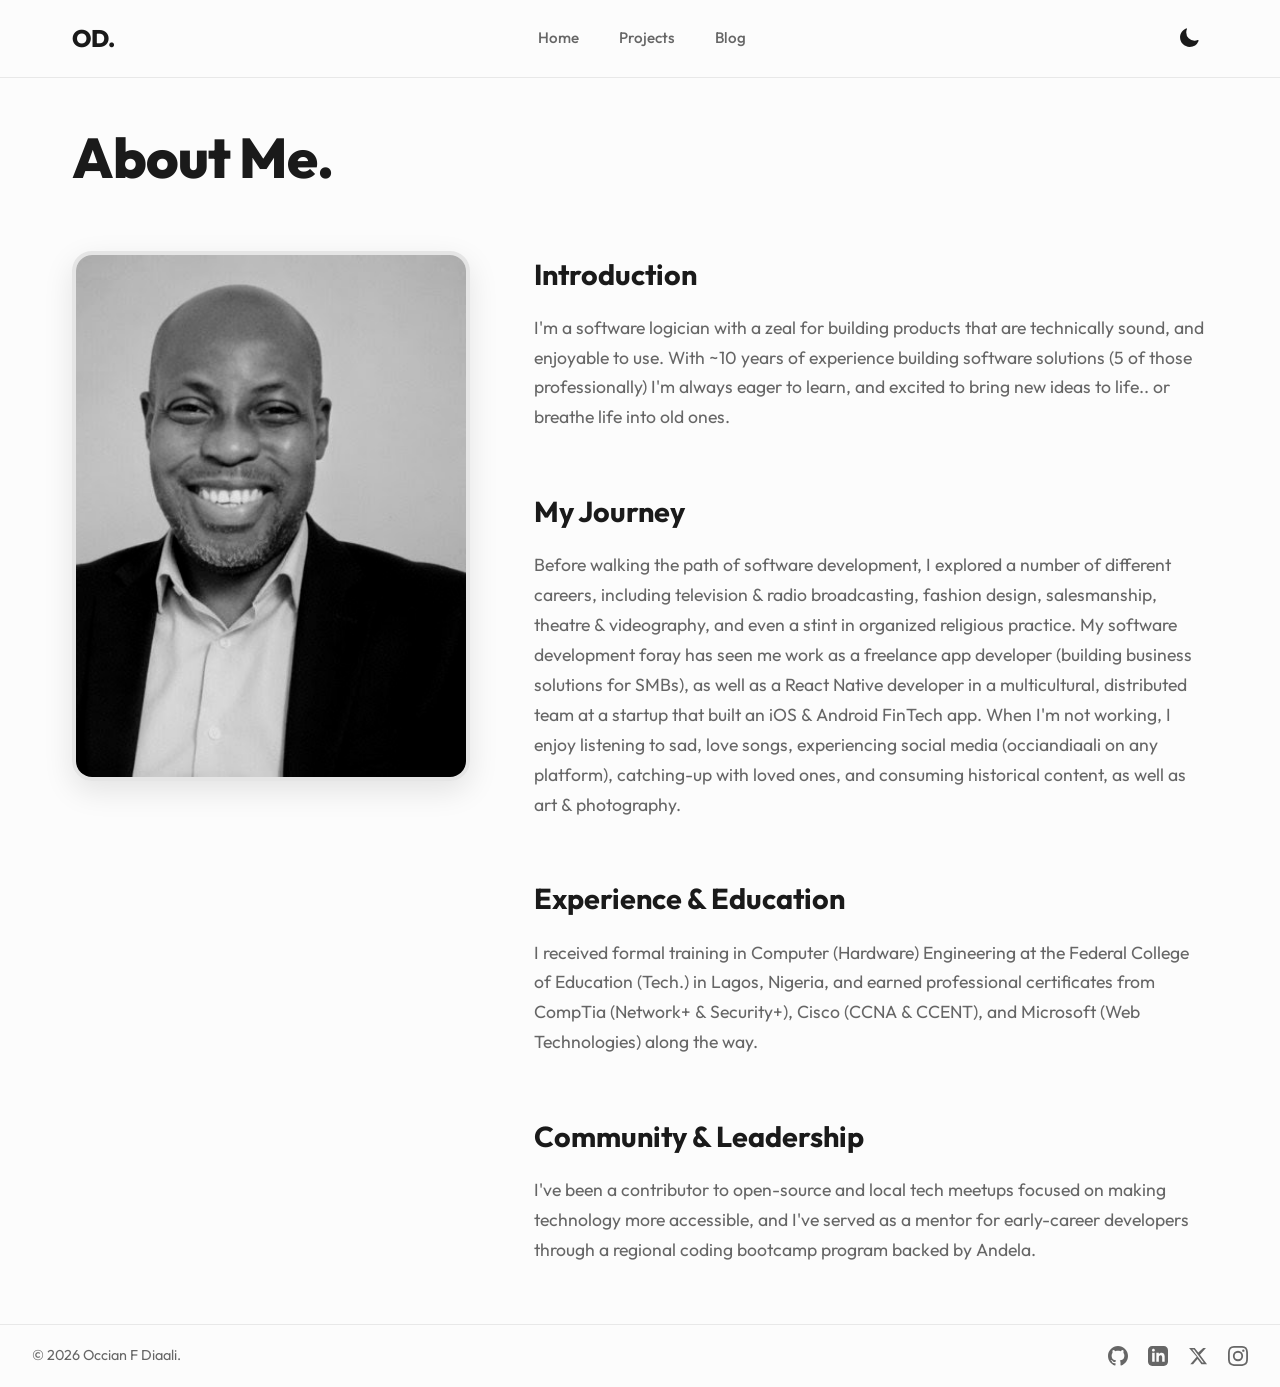
==== commit 1c573523: "Edit About content;add Blog post for Ruby;cut initials to OD" ====
--- a/about.html
+++ b/about.html
@@ -40,7 +40,7 @@
   <body>
     <nav class="navbar" id="navbar">
       <div class="nav-container">
-        <a href="index.html" class="nav-brand">OFD.</a>
+        <a href="index.html" class="nav-brand">OD.</a>
         <div class="nav-links" id="nav-links">
           <a href="index.html" class="active">Home</a>
 
@@ -109,23 +109,22 @@
               technically sound, and enjoyable to use. With ~10 years of
               experience building software solutions (5 of those professionally)
               I'm always eager to learn, and excited to bring new ideas to
-              life.. or breathe life into old ones. Tech stacks used span mobile
-              and web app development.
+              life.. or breathe life into old ones.
             </p>
             <h2 class="section-heading mt-2">My Journey</h2>
             <p class="section-text">
-              I have worked in a number of careers, including television and
-              radio broadcasting, fashion design, salesmanship, theatre &amp;
-              videography, and even a stint in organized religious practice.
-              Software development is my current forte, and has seen me work as
-              a freelance app developer (building business solutions for SMBs),
-              as well as in a multi-cultural, distributed team as a React Native
-              developer at a startup that built an iOS &amp; Android FinTech
-              (with team-mates across 4 continents), and now as a solopreneur.
-              When I'm not working, I enjoy listening to sad, love songs,
-              experiencing social media (occiandiaali on any platform),
-              catching-up with loved ones, and consuming historical content, as
-              well as art &amp; photography.
+              Before walking the path of software development, I explored a
+              number of different careers, including television &amp; radio
+              broadcasting, fashion design, salesmanship, theatre &amp;
+              videography, and even a stint in organized religious practice. My
+              software development foray has seen me work as a freelance app
+              developer (building business solutions for SMBs), as well as a
+              React Native developer in a multicultural, distributed team at a
+              startup that built an iOS &amp; Android FinTech app. When I'm not
+              working, I enjoy listening to sad, love songs, experiencing social
+              media (occiandiaali on any platform), catching-up with loved ones,
+              and consuming historical content, as well as art &amp;
+              photography.
             </p>
             <!-- <p class="section-text">
               I grew up in a multicultural household and spent several years
@@ -136,12 +135,11 @@
             </p> -->
             <h2 class="section-heading mt-2">Experience &amp; Education</h2>
             <p class="section-text">
-              I always wanted to teach/introduce others to the world of software
-              development &amp; reasoning, so received formal training in
-              Computer (Hardware) Engineering at the Federal College of
-              Education (Tech.) in Lagos, Nigeria, and earned professional
-              certificates from CompTia (Network+ &amp; Security+), Cisco (CCNA
-              &amp; CCENT), and Microsoft (Web Technologies) along the way.
+              I received formal training in Computer (Hardware) Engineering at
+              the Federal College of Education (Tech.) in Lagos, Nigeria, and
+              earned professional certificates from CompTia (Network+ &amp;
+              Security+), Cisco (CCNA &amp; CCENT), and Microsoft (Web
+              Technologies) along the way.
             </p>
             <!-- <p class="section-text">
               I hold professional certificates from CompTia, Cisco, and Microsoft.a Master's in Human-Computer Interaction from State
--- a/assets/css/styles.css
+++ b/assets/css/styles.css
@@ -632,17 +632,35 @@
   min-width: 300px;
   height: auto;
   margin: 0 auto;
-  /* background-color: rgb(247, 236, 236); */
-  background-color: var(--bg-color);
+  background-color: rgb(247, 236, 236);
+  /* background-color: var(--bg-color); */
 }
 
-[data-theme="dark"] .article {
-  background: rgba(13, 13, 13, 1);
-  color: var(--text-main);
-}
+/* [data-theme="dark"] #content {
+  color: white;
+} */
 [data-theme="dark"] #backLink {
   color: white;
 }
+#post-content {
+  padding: 8px;
+}
+
+.tags {
+  margin-top: 0.5em;
+}
+.tag {
+  display: inline-block;
+  background: #eee;
+  color: #333;
+  /* padding: 0.2em 0.6em;
+  margin-right: 0.4em; */
+  padding: 0.2em 0.6em;
+  margin: 0.2em;
+  border-radius: 8px;
+  font-size: 0.8em;
+}
+
 .contact-page .page-title {
   margin-bottom: 0;
 }
@@ -888,9 +906,3 @@
     gap: 1.5rem;
   }
 }
-
-@media (max-width: 480px) {
-  .page-title {
-    font-size: medium;
-  }
-}
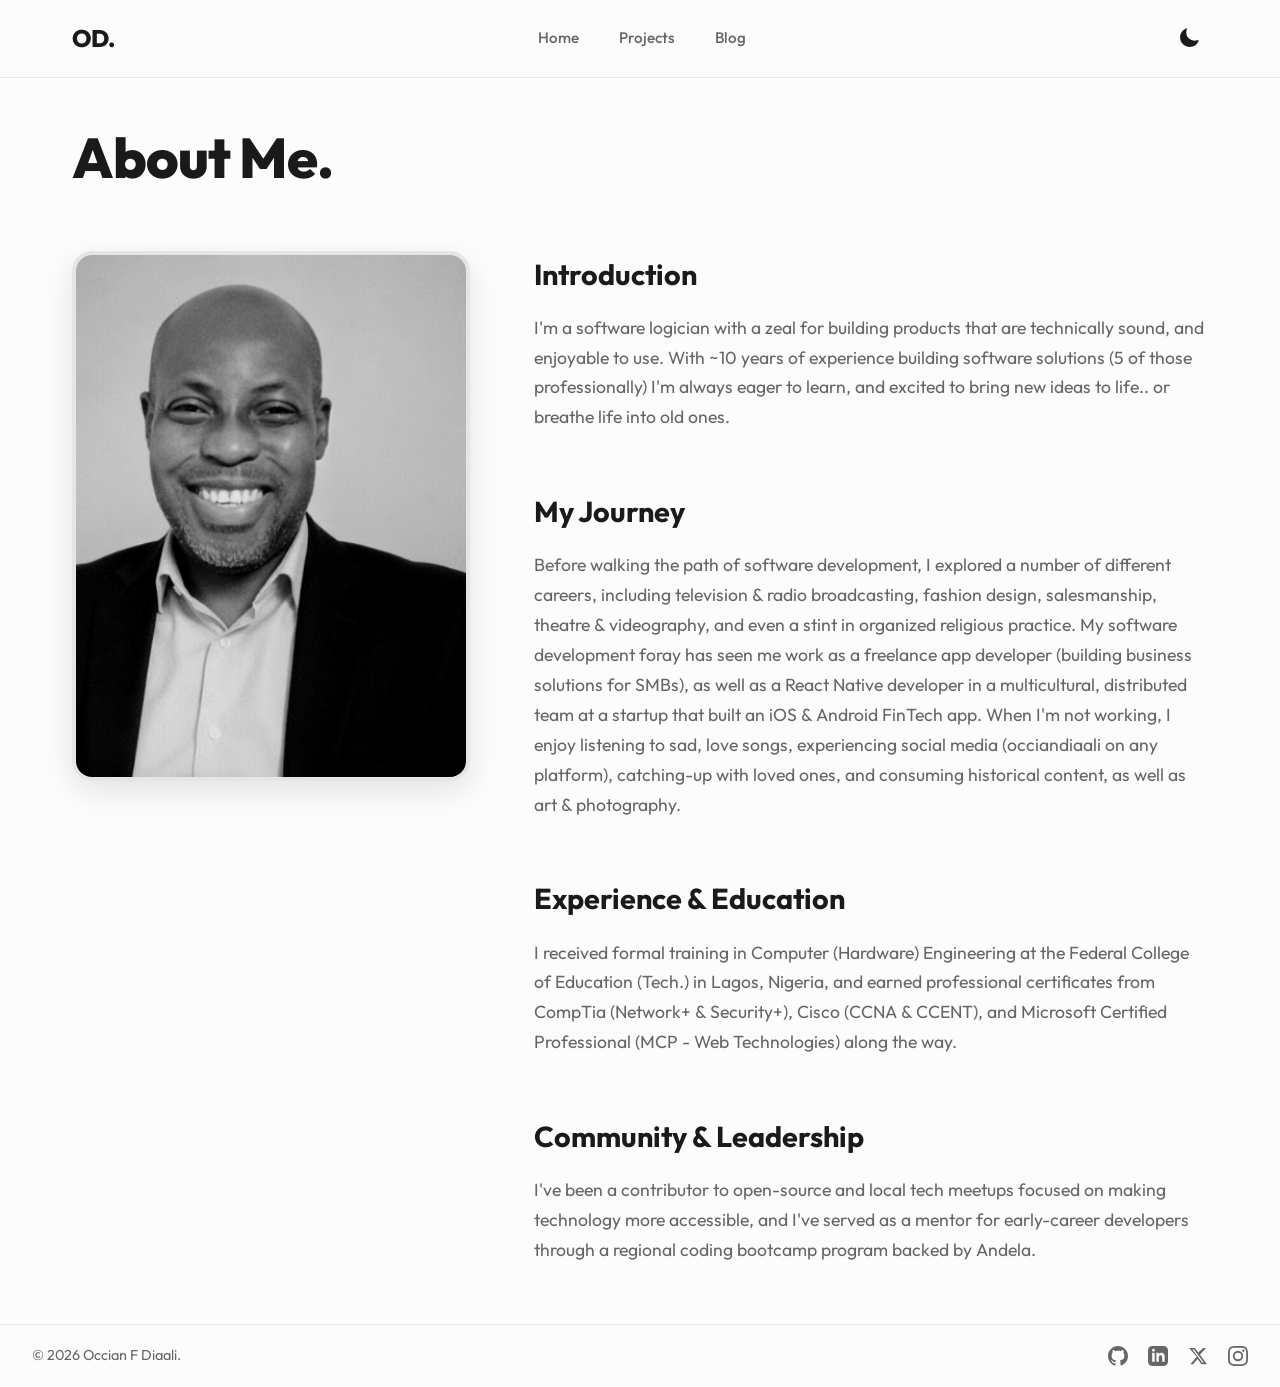
==== commit 2454ca1f: "Edit certificate info for MCP" ====
--- a/about.html
+++ b/about.html
@@ -138,8 +138,8 @@
               I received formal training in Computer (Hardware) Engineering at
               the Federal College of Education (Tech.) in Lagos, Nigeria, and
               earned professional certificates from CompTia (Network+ &amp;
-              Security+), Cisco (CCNA &amp; CCENT), and Microsoft (Web
-              Technologies) along the way.
+              Security+), Cisco (CCNA &amp; CCENT), and Microsoft Certified
+              Professional (MCP - Web Technologies) along the way.
             </p>
             <!-- <p class="section-text">
               I hold professional certificates from CompTia, Cisco, and Microsoft.a Master's in Human-Computer Interaction from State
--- a/assets/css/styles.css
+++ b/assets/css/styles.css
@@ -906,3 +906,9 @@
     gap: 1.5rem;
   }
 }
+
+@media (max-width: 480px) {
+  .page-title {
+    font-size: 2rem;
+  }
+}
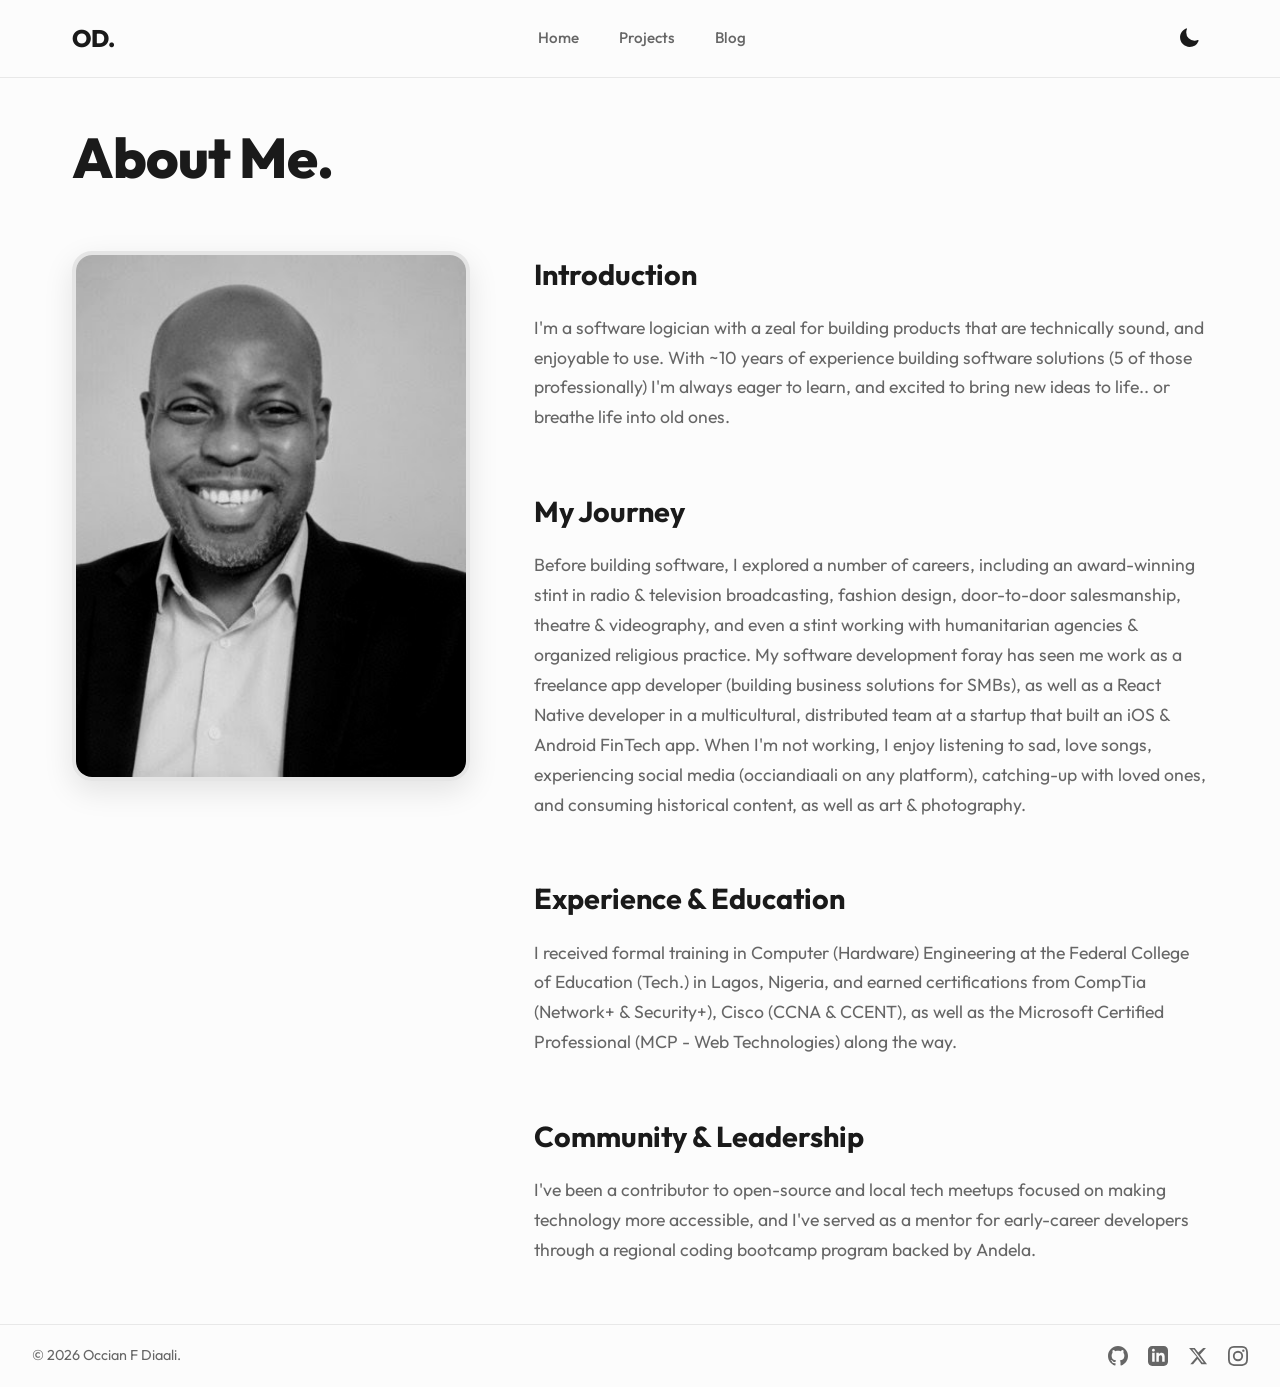
==== commit 9b5b2e1f: "Edit about page" ====
--- a/about.html
+++ b/about.html
@@ -113,18 +113,18 @@
             </p>
             <h2 class="section-heading mt-2">My Journey</h2>
             <p class="section-text">
-              Before walking the path of software development, I explored a
-              number of different careers, including television &amp; radio
-              broadcasting, fashion design, salesmanship, theatre &amp;
-              videography, and even a stint in organized religious practice. My
-              software development foray has seen me work as a freelance app
-              developer (building business solutions for SMBs), as well as a
-              React Native developer in a multicultural, distributed team at a
-              startup that built an iOS &amp; Android FinTech app. When I'm not
-              working, I enjoy listening to sad, love songs, experiencing social
-              media (occiandiaali on any platform), catching-up with loved ones,
-              and consuming historical content, as well as art &amp;
-              photography.
+              Before building software, I explored a number of careers,
+              including an award-winning stint in radio &amp; television
+              broadcasting, fashion design, door-to-door salesmanship, theatre
+              &amp; videography, and even a stint working with humanitarian
+              agencies &amp; organized religious practice. My software
+              development foray has seen me work as a freelance app developer
+              (building business solutions for SMBs), as well as a React Native
+              developer in a multicultural, distributed team at a startup that
+              built an iOS &amp; Android FinTech app. When I'm not working, I
+              enjoy listening to sad, love songs, experiencing social media
+              (occiandiaali on any platform), catching-up with loved ones, and
+              consuming historical content, as well as art &amp; photography.
             </p>
             <!-- <p class="section-text">
               I grew up in a multicultural household and spent several years
@@ -137,8 +137,8 @@
             <p class="section-text">
               I received formal training in Computer (Hardware) Engineering at
               the Federal College of Education (Tech.) in Lagos, Nigeria, and
-              earned professional certificates from CompTia (Network+ &amp;
-              Security+), Cisco (CCNA &amp; CCENT), and Microsoft Certified
+              earned certifications from CompTia (Network+ &amp; Security+),
+              Cisco (CCNA &amp; CCENT), as well as the Microsoft Certified
               Professional (MCP - Web Technologies) along the way.
             </p>
             <!-- <p class="section-text">
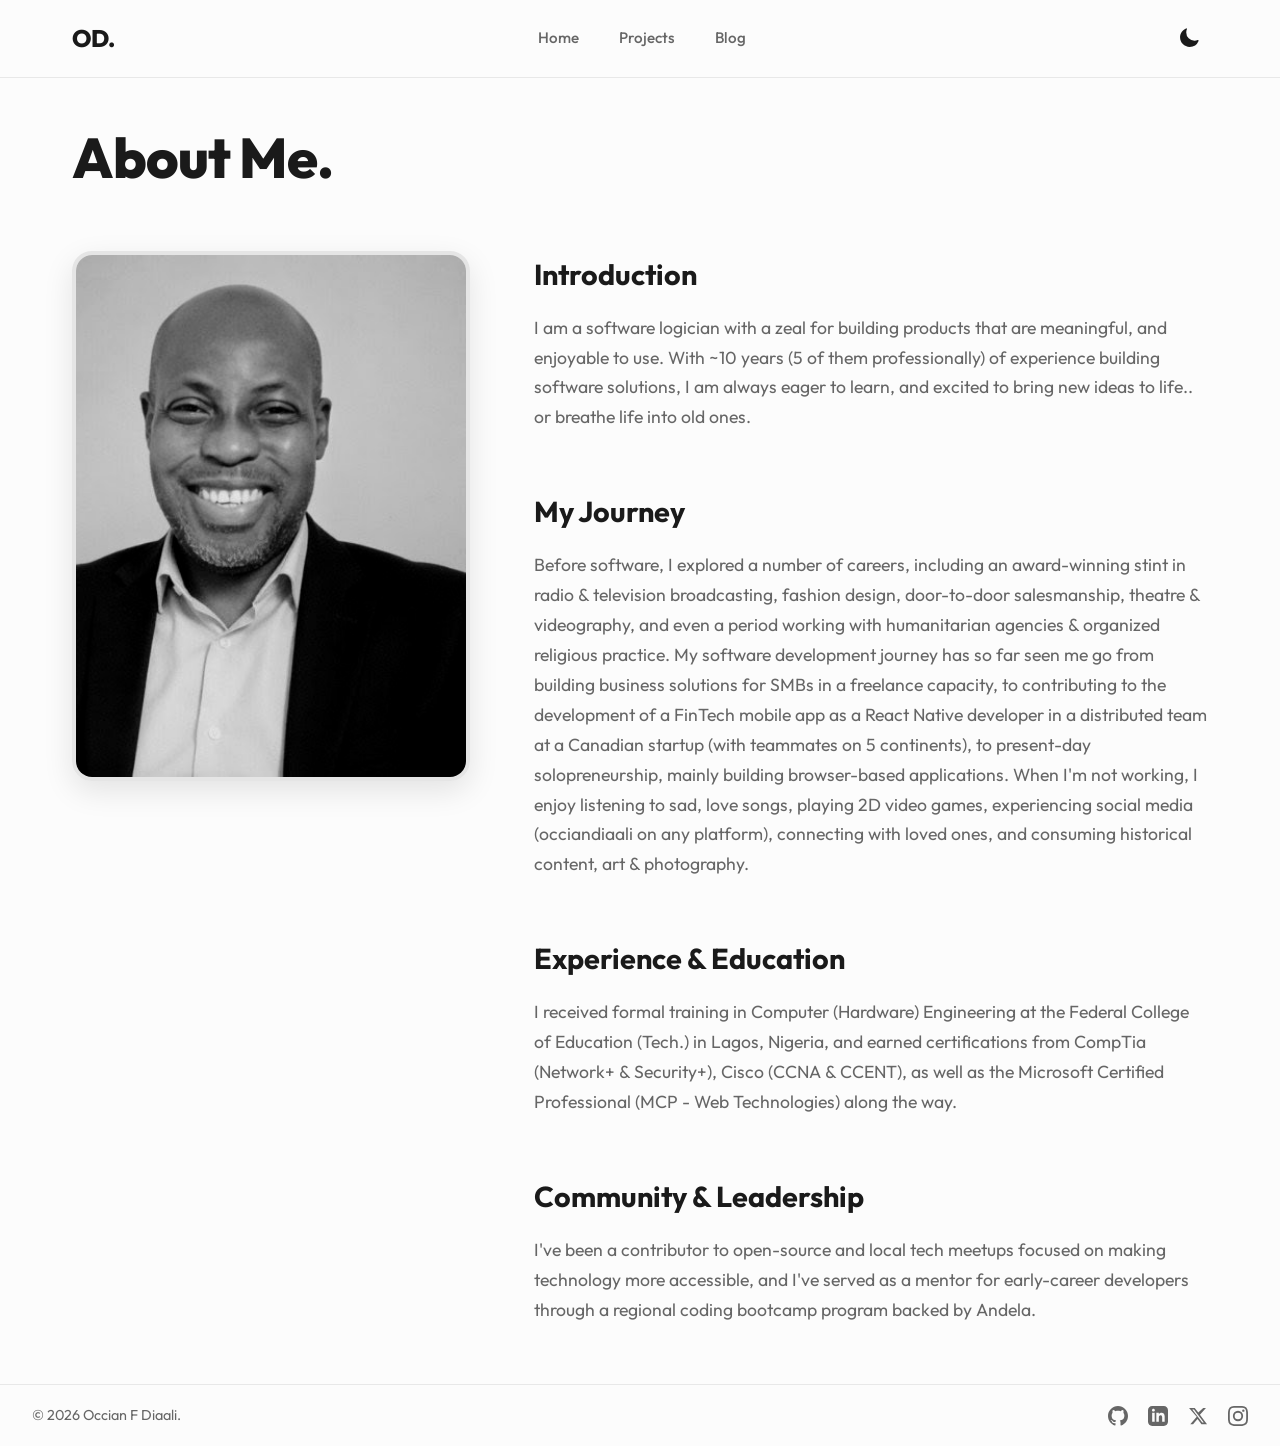
==== commit 29d1e7d4: "Edit about" ====
--- a/about.html
+++ b/about.html
@@ -105,26 +105,28 @@
           <div class="about-text-col">
             <h2 class="section-heading">Introduction</h2>
             <p class="section-text">
-              I'm a software logician with a zeal for building products that are
-              technically sound, and enjoyable to use. With ~10 years of
-              experience building software solutions (5 of those professionally)
-              I'm always eager to learn, and excited to bring new ideas to
-              life.. or breathe life into old ones.
+              I am a software logician with a zeal for building products that
+              are meaningful, and enjoyable to use. With ~10 years (5 of them
+              professionally) of experience building software solutions, I am
+              always eager to learn, and excited to bring new ideas to life.. or
+              breathe life into old ones.
             </p>
             <h2 class="section-heading mt-2">My Journey</h2>
             <p class="section-text">
-              Before building software, I explored a number of careers,
-              including an award-winning stint in radio &amp; television
-              broadcasting, fashion design, door-to-door salesmanship, theatre
-              &amp; videography, and even a stint working with humanitarian
-              agencies &amp; organized religious practice. My software
-              development foray has seen me work as a freelance app developer
-              (building business solutions for SMBs), as well as a React Native
-              developer in a multicultural, distributed team at a startup that
-              built an iOS &amp; Android FinTech app. When I'm not working, I
-              enjoy listening to sad, love songs, experiencing social media
-              (occiandiaali on any platform), catching-up with loved ones, and
-              consuming historical content, as well as art &amp; photography.
+              Before software, I explored a number of careers, including an
+              award-winning stint in radio &amp; television broadcasting,
+              fashion design, door-to-door salesmanship, theatre &amp;
+              videography, and even a period working with humanitarian agencies
+              &amp; organized religious practice. My software development
+              journey has so far seen me go from building business solutions for
+              SMBs in a freelance capacity, to contributing to the development
+              of a FinTech mobile app as a React Native developer in a
+              distributed team at a Canadian startup (with teammates on 5
+              continents), to present-day solopreneurship, mainly building
+              browser-based applications. When I'm not working, I enjoy
+              listening to sad, love songs, playing 2D video games, experiencing
+              social media (occiandiaali on any platform), connecting with loved
+              ones, and consuming historical content, art &amp; photography.
             </p>
             <!-- <p class="section-text">
               I grew up in a multicultural household and spent several years
